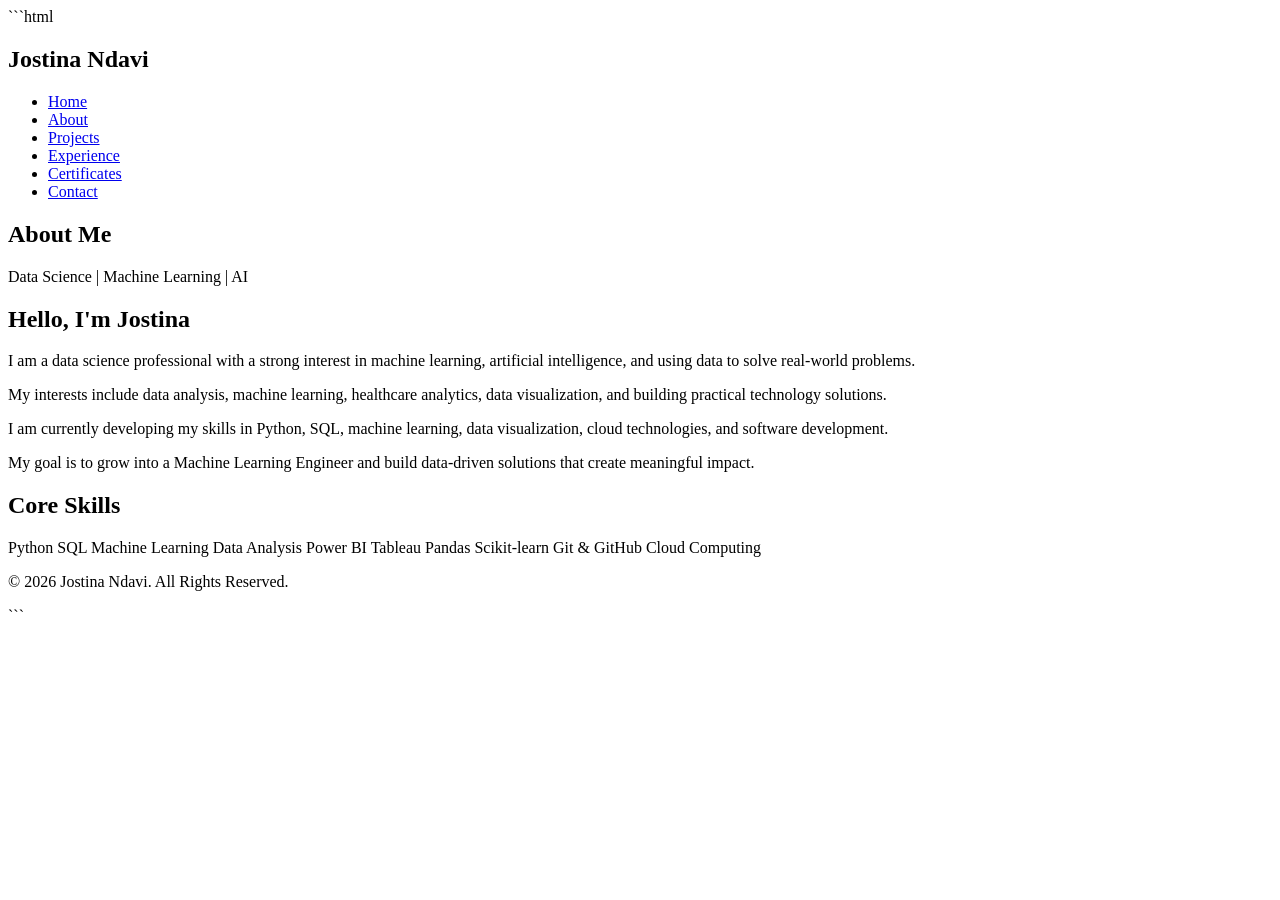
==== about.html @ ee831f5c "Add About Me page with personal details and skills This file contains the HTML structure for the 'Ab" ====
```html
<!DOCTYPE html>
<html lang="en">
<head>
    <meta charset="UTF-8">
    <meta name="viewport" content="width=device-width, initial-scale=1.0">
    <title>About Me | Jostina Ndavi</title>
    <link rel="stylesheet" href="style.css">
</head>

<body>

<header>
    <nav class="navbar">
        <h2 class="logo">Jostina Ndavi</h2>

        <ul class="nav-links">
            <li><a href="index.html">Home</a></li>
            <li><a href="about.html" class="active">About</a></li>
            <li><a href="projects.html">Projects</a></li>
            <li><a href="experience.html">Experience</a></li>
            <li><a href="certificates.html">Certificates</a></li>
            <li><a href="contact.html">Contact</a></li>
        </ul>
    </nav>
</header>

<main>

    <section class="page-header">
        <h1>About Me</h1>
        <p>Data Science | Machine Learning | AI</p>
    </section>

    <section class="about-section">

        <div class="about-text">
            <h2>Hello, I'm Jostina</h2>

            <p>
                I am a data science professional with a strong interest in
                machine learning, artificial intelligence, and using data to
                solve real-world problems.
            </p>

            <p>
                My interests include data analysis, machine learning,
                healthcare analytics, data visualization, and building
                practical technology solutions.
            </p>

            <p>
                I am currently developing my skills in Python, SQL, machine
                learning, data visualization, cloud technologies, and
                software development.
            </p>

            <p>
                My goal is to grow into a Machine Learning Engineer and build
                data-driven solutions that create meaningful impact.
            </p>
        </div>

        <div class="skills-card">
            <h2>Core Skills</h2>

            <div class="skill-list">
                <span>Python</span>
                <span>SQL</span>
                <span>Machine Learning</span>
                <span>Data Analysis</span>
                <span>Power BI</span>
                <span>Tableau</span>
                <span>Pandas</span>
                <span>Scikit-learn</span>
                <span>Git & GitHub</span>
                <span>Cloud Computing</span>
            </div>
        </div>

    </section>

</main>

<footer>
    <p>&copy; 2026 Jostina Ndavi. All Rights Reserved.</p>
</footer>

</body>
</html>
```
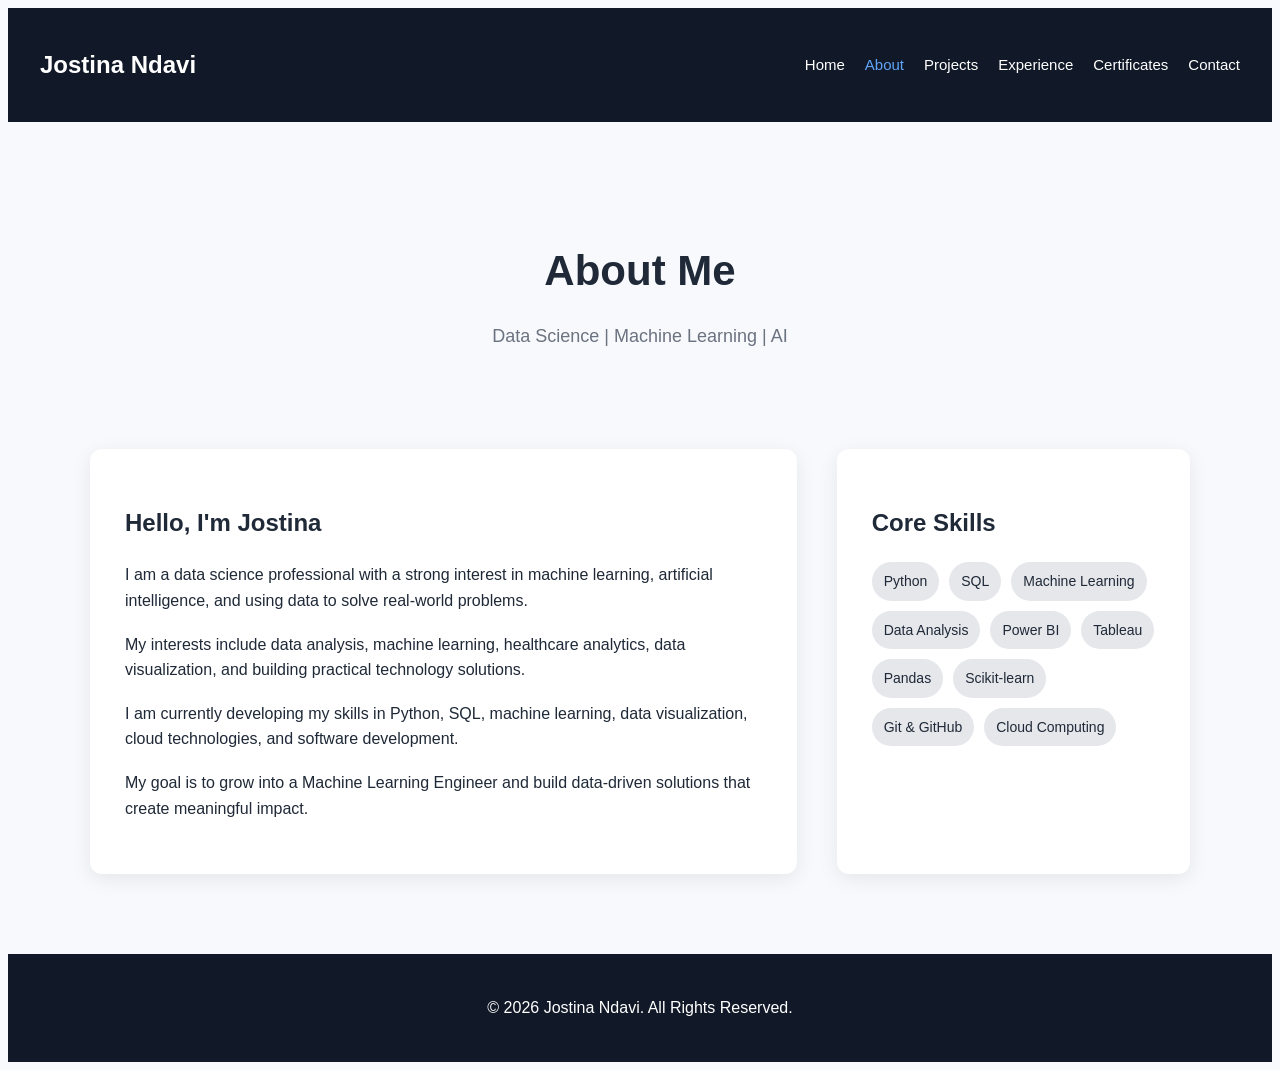
==== commit 23fcdd2e: "Remove code block formatting from about.html" ====
--- a/about.html
+++ b/about.html
@@ -1,4 +1,4 @@
-```html
+
 <!DOCTYPE html>
 <html lang="en">
 <head>
@@ -88,4 +88,4 @@
 
 </body>
 </html>
-```
+
--- a/style.css
+++ b/style.css
@@ -0,0 +1,410 @@
+```css
+/* ================================
+   GENERAL STYLES
+================================ */
+
+* {
+    margin: 0;
+    padding: 0;
+    box-sizing: border-box;
+}
+
+html {
+    scroll-behavior: smooth;
+}
+
+body {
+    font-family: Arial, Helvetica, sans-serif;
+    line-height: 1.6;
+    background: #f7f9fc;
+    color: #1f2937;
+}
+
+
+/* ================================
+   NAVIGATION
+================================ */
+
+header {
+    background: #111827;
+    position: sticky;
+    top: 0;
+    z-index: 1000;
+}
+
+.navbar {
+    max-width: 1200px;
+    margin: auto;
+    padding: 18px 25px;
+
+    display: flex;
+    justify-content: space-between;
+    align-items: center;
+}
+
+.logo {
+    color: white;
+    font-size: 24px;
+}
+
+.nav-links {
+    display: flex;
+    list-style: none;
+    gap: 20px;
+}
+
+.nav-links a {
+    color: white;
+    text-decoration: none;
+    font-size: 15px;
+    transition: 0.3s;
+}
+
+.nav-links a:hover,
+.nav-links a.active {
+    color: #60a5fa;
+}
+
+
+/* ================================
+   PAGE HEADER
+================================ */
+
+.page-header {
+    text-align: center;
+    padding: 80px 20px 50px;
+}
+
+.page-header h1 {
+    font-size: 42px;
+    margin-bottom: 10px;
+}
+
+.page-header p {
+    color: #6b7280;
+    font-size: 18px;
+}
+
+
+/* ================================
+   ABOUT
+================================ */
+
+.about-section {
+    max-width: 1100px;
+    margin: auto;
+    padding: 30px 20px 80px;
+
+    display: grid;
+    grid-template-columns: 2fr 1fr;
+    gap: 40px;
+}
+
+.about-text,
+.skills-card {
+    background: white;
+    padding: 35px;
+    border-radius: 12px;
+    box-shadow: 0 5px 20px rgba(0, 0, 0, 0.08);
+}
+
+.about-text h2,
+.skills-card h2 {
+    margin-bottom: 20px;
+}
+
+.about-text p {
+    margin-bottom: 18px;
+}
+
+.skill-list {
+    display: flex;
+    flex-wrap: wrap;
+    gap: 10px;
+}
+
+.skill-list span {
+    background: #e5e7eb;
+    padding: 8px 12px;
+    border-radius: 20px;
+    font-size: 14px;
+}
+
+
+/* ================================
+   PROJECTS
+================================ */
+
+.projects-container {
+    max-width: 1100px;
+    margin: auto;
+    padding: 20px 20px 80px;
+
+    display: grid;
+    grid-template-columns: repeat(2, 1fr);
+    gap: 30px;
+}
+
+.project-card {
+    background: white;
+    border-radius: 12px;
+    overflow: hidden;
+    box-shadow: 0 5px 20px rgba(0, 0, 0, 0.08);
+    transition: transform 0.3s;
+}
+
+.project-card:hover {
+    transform: translateY(-5px);
+}
+
+.project-card img {
+    width: 100%;
+    height: 230px;
+    object-fit: cover;
+}
+
+.project-content {
+    padding: 25px;
+}
+
+.project-content h2 {
+    margin-bottom: 15px;
+}
+
+.project-content h3 {
+    margin-top: 15px;
+    margin-bottom: 5px;
+}
+
+
+/* ================================
+   BUTTON
+================================ */
+
+.btn {
+    display: inline-block;
+    margin-top: 15px;
+    padding: 10px 20px;
+
+    background: #2563eb;
+    color: white;
+
+    border: none;
+    border-radius: 6px;
+
+    text-decoration: none;
+    cursor: pointer;
+    font-size: 15px;
+}
+
+.btn:hover {
+    background: #1d4ed8;
+}
+
+
+/* ================================
+   EXPERIENCE
+================================ */
+
+.timeline {
+    max-width: 900px;
+    margin: auto;
+    padding: 20px 20px 80px;
+}
+
+.experience-card {
+    background: white;
+    margin-bottom: 25px;
+    padding: 30px;
+
+    border-left: 5px solid #2563eb;
+    border-radius: 8px;
+
+    box-shadow: 0 5px 20px rgba(0, 0, 0, 0.08);
+}
+
+.experience-card h2 {
+    margin-bottom: 5px;
+}
+
+.experience-card h3 {
+    color: #2563eb;
+    margin-bottom: 5px;
+}
+
+.date {
+    color: #6b7280;
+    margin-bottom: 15px;
+}
+
+.experience-card ul {
+    padding-left: 20px;
+}
+
+
+/* ================================
+   CERTIFICATES
+================================ */
+
+.certificates-container {
+    max-width: 1100px;
+    margin: auto;
+    padding: 20px 20px 80px;
+
+    display: grid;
+    grid-template-columns: repeat(2, 1fr);
+    gap: 30px;
+}
+
+.certificate-card {
+    background: white;
+    border-radius: 12px;
+    overflow: hidden;
+
+    box-shadow: 0 5px 20px rgba(0, 0, 0, 0.08);
+}
+
+.certificate-card img {
+    width: 100%;
+    height: 300px;
+    object-fit: contain;
+    background: #f3f4f6;
+}
+
+.certificate-content {
+    padding: 25px;
+}
+
+.certificate-content h2 {
+    margin-bottom: 10px;
+}
+
+
+/* ================================
+   CONTACT
+================================ */
+
+.contact-section {
+    max-width: 1000px;
+    margin: auto;
+    padding: 20px 20px 80px;
+
+    display: grid;
+    grid-template-columns: 1fr 1fr;
+    gap: 40px;
+}
+
+.contact-info,
+.contact-form {
+    background: white;
+    padding: 30px;
+
+    border-radius: 12px;
+
+    box-shadow: 0 5px 20px rgba(0, 0, 0, 0.08);
+}
+
+.contact-info h2 {
+    margin-bottom: 20px;
+}
+
+.contact-info p {
+    margin-bottom: 15px;
+}
+
+.contact-info a {
+    color: #2563eb;
+    text-decoration: none;
+}
+
+
+/* ================================
+   FORM
+================================ */
+
+.contact-form {
+    display: flex;
+    flex-direction: column;
+}
+
+.contact-form label {
+    margin-bottom: 6px;
+    font-weight: bold;
+}
+
+.contact-form input,
+.contact-form textarea {
+    width: 100%;
+    padding: 12px;
+
+    margin-bottom: 18px;
+
+    border: 1px solid #d1d5db;
+    border-radius: 6px;
+
+    font-family: inherit;
+    font-size: 15px;
+}
+
+.contact-form textarea {
+    resize: vertical;
+}
+
+.contact-form input:focus,
+.contact-form textarea:focus {
+    outline: none;
+    border-color: #2563eb;
+}
+
+
+/* ================================
+   FOOTER
+================================ */
+
+footer {
+    background: #111827;
+    color: white;
+
+    text-align: center;
+
+    padding: 25px;
+}
+
+
+/* ================================
+   MOBILE RESPONSIVENESS
+================================ */
+
+@media (max-width: 768px) {
+
+    .navbar {
+        flex-direction: column;
+        gap: 15px;
+    }
+
+    .nav-links {
+        flex-wrap: wrap;
+        justify-content: center;
+        gap: 12px;
+    }
+
+    .page-header h1 {
+        font-size: 32px;
+    }
+
+    .about-section,
+    .projects-container,
+    .certificates-container,
+    .contact-section {
+        grid-template-columns: 1fr;
+    }
+
+    .project-card img {
+        height: 200px;
+    }
+
+    .certificate-card img {
+        height: auto;
+    }
+}
+```
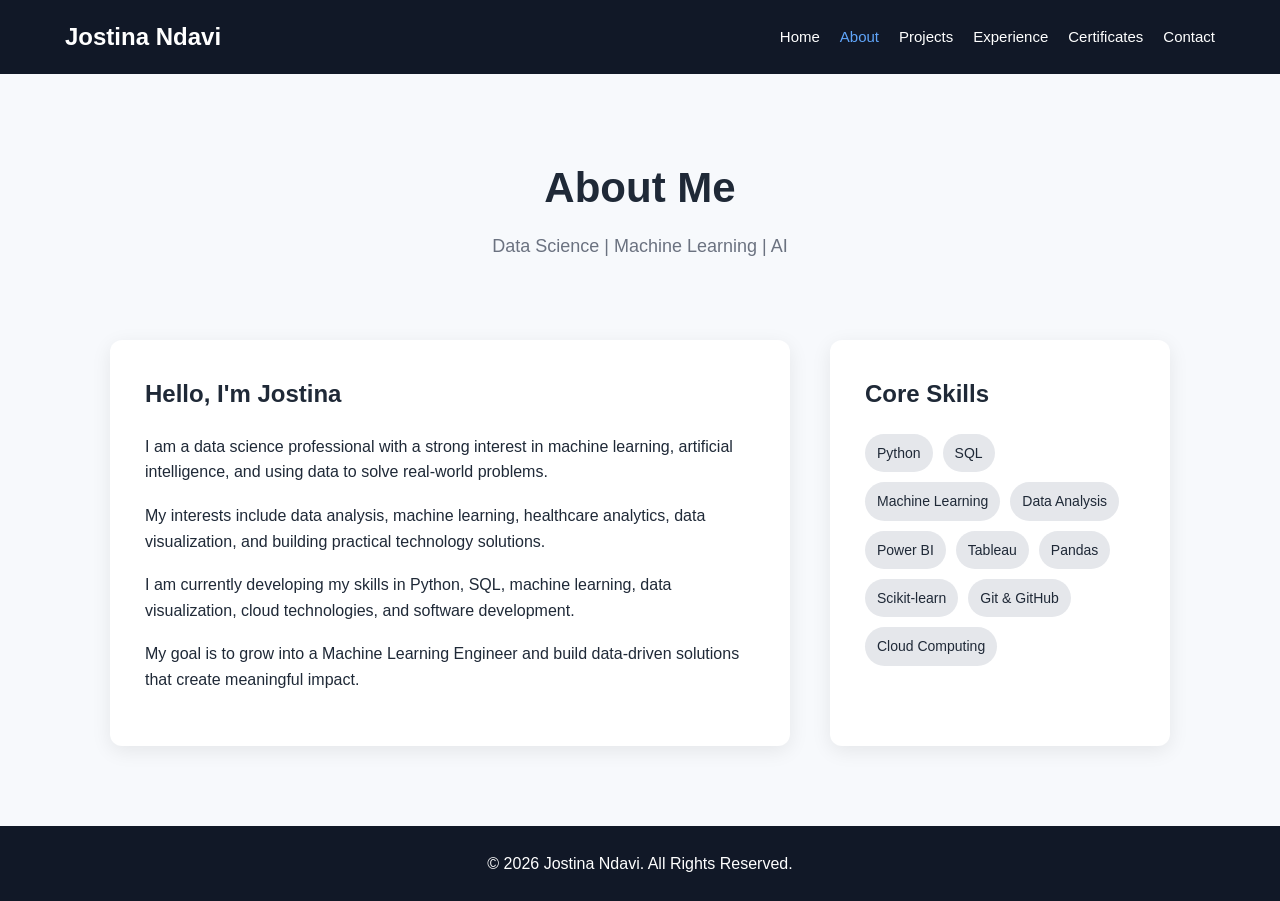
==== commit 83eb68ae: "Fix formatting in about.html" ====
--- a/about.html
+++ b/about.html
@@ -1,4 +1,3 @@
-
 <!DOCTYPE html>
 <html lang="en">
 <head>
--- a/style.css
+++ b/style.css
@@ -1,4 +1,4 @@
-```css
+
 /* ================================
    GENERAL STYLES
 ================================ */
@@ -407,4 +407,4 @@
         height: auto;
     }
 }
-```
+
